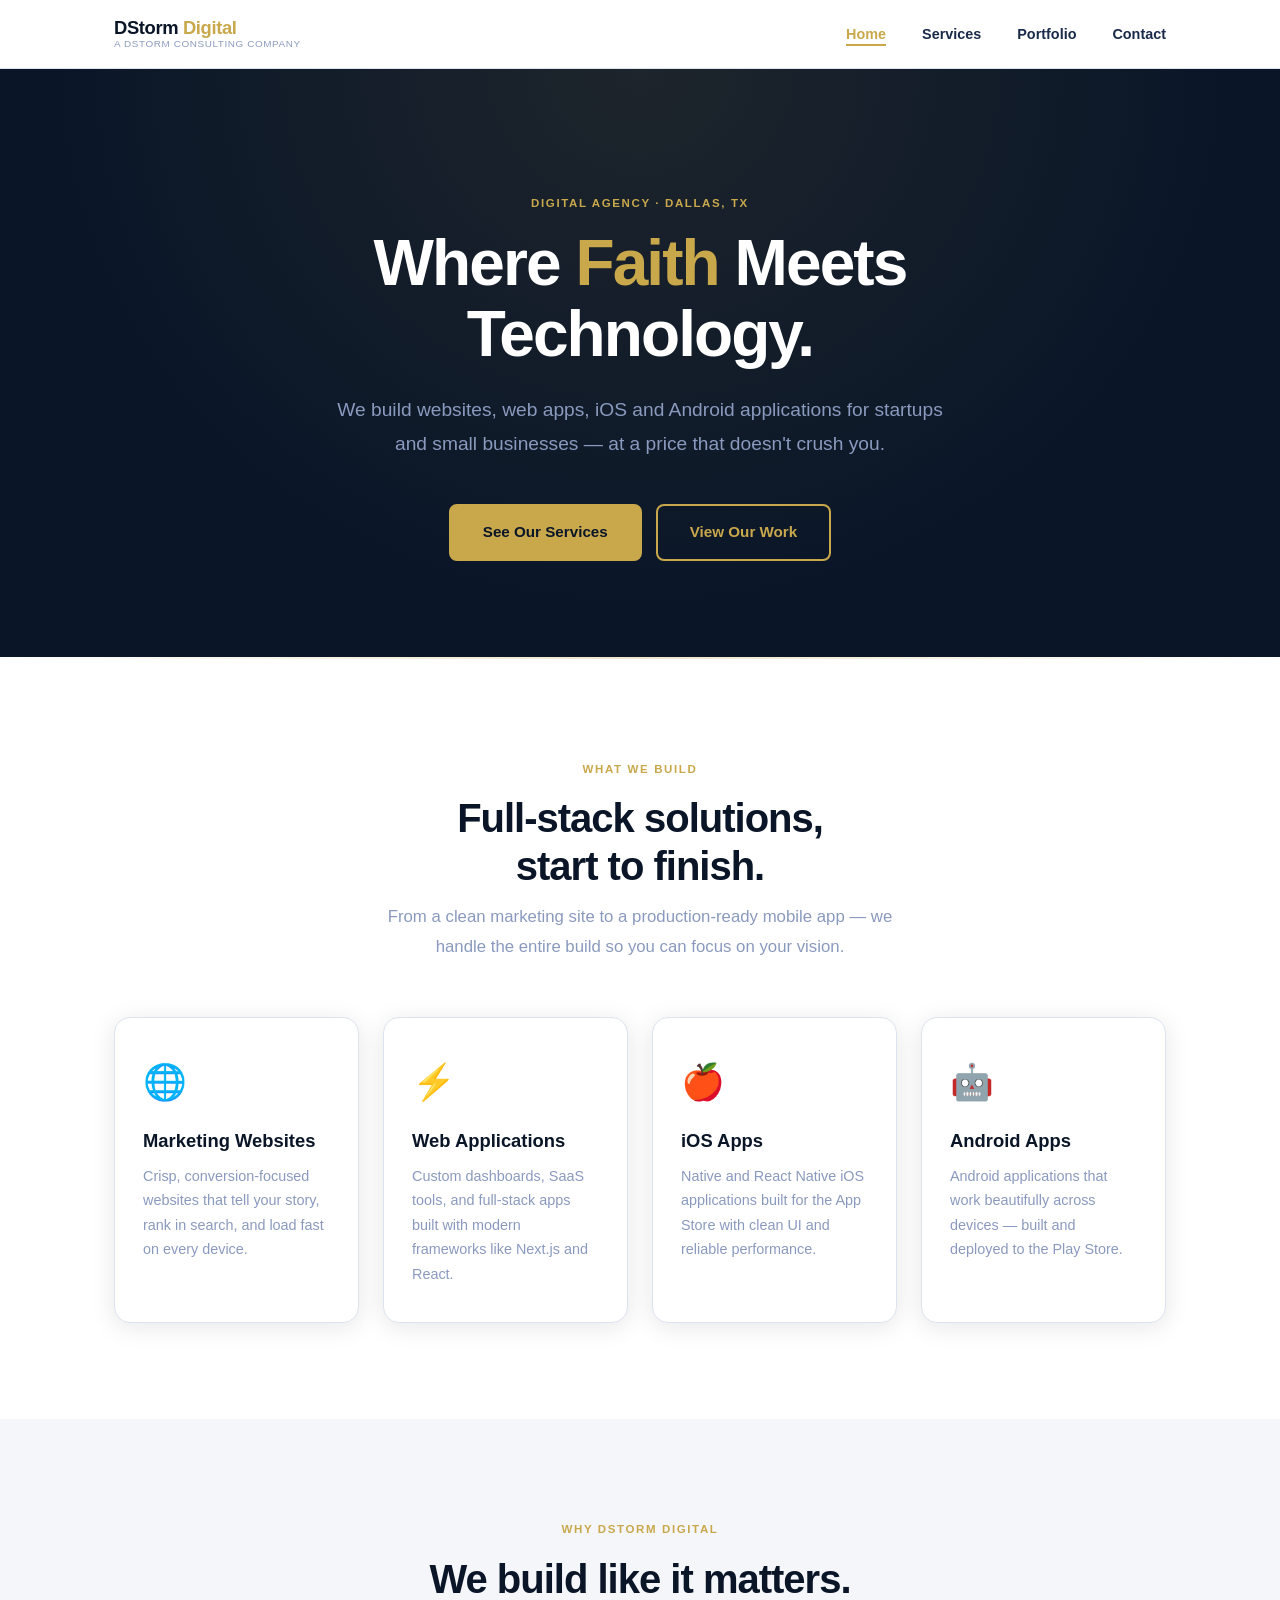
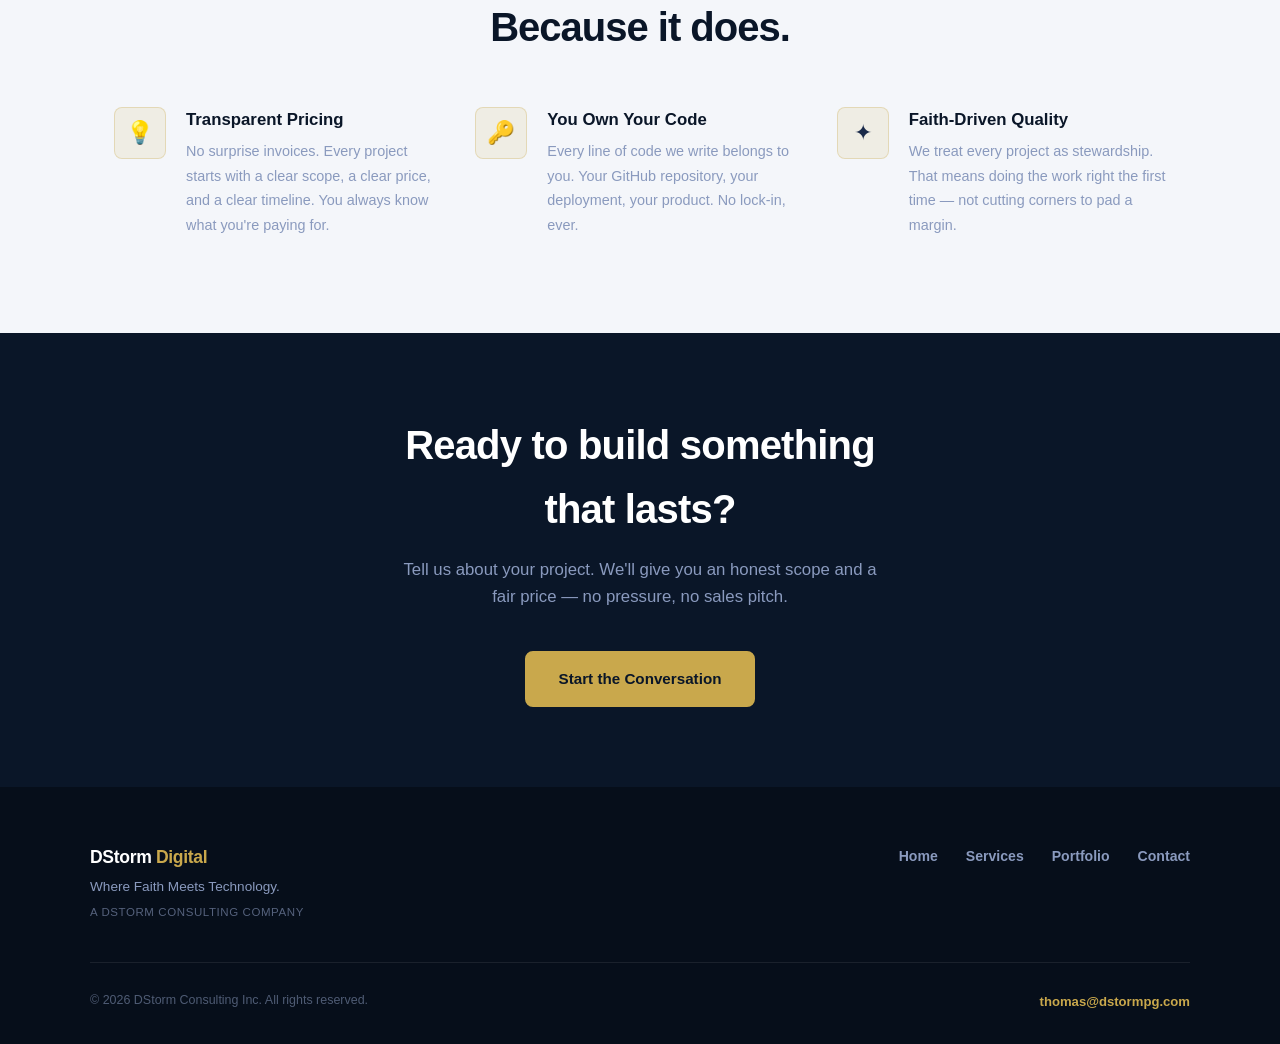
==== index.html @ e215cc24 "feat: initial DStorm Digital website" ====
<!DOCTYPE html>
<html lang="en">
<head>
  <meta charset="UTF-8" />
  <meta name="viewport" content="width=device-width, initial-scale=1.0" />
  <title>DStorm Digital — Where Faith Meets Technology.</title>
  <meta name="description" content="DStorm Digital builds websites, web apps, iOS and Android applications for startups and small businesses — at a price that doesn't crush you." />
  <link rel="stylesheet" href="styles.css" />
</head>
<body>

<!-- ── Navigation ─────────────────────────────────────────────────────────── -->
<nav id="site-nav">
  <div class="nav-inner">
    <a href="index.html" class="nav-logo">
      <span class="nav-logo-main">DStorm <span>Digital</span></span>
      <span class="nav-logo-sub">A DStorm Consulting Company</span>
    </a>
    <ul class="nav-links">
      <li><a href="index.html" class="active">Home</a></li>
      <li><a href="services.html">Services</a></li>
      <li><a href="portfolio.html">Portfolio</a></li>
      <li><a href="contact.html">Contact</a></li>
    </ul>
    <button class="nav-hamburger" id="hamburger" aria-label="Open menu">
      <span></span><span></span><span></span>
    </button>
  </div>
  <div class="nav-mobile" id="nav-mobile">
    <a href="index.html" class="active">Home</a>
    <a href="services.html">Services</a>
    <a href="portfolio.html">Portfolio</a>
    <a href="contact.html">Contact</a>
  </div>
</nav>

<!-- ── Hero ───────────────────────────────────────────────────────────────── -->
<section class="hero">
  <div class="hero-inner">
    <span class="eyebrow">Digital Agency · Dallas, TX</span>
    <h1>Where <em>Faith</em> Meets<br>Technology.</h1>
    <p>We build websites, web apps, iOS and Android applications for startups and small businesses — at a price that doesn't crush you.</p>
    <div class="hero-ctas">
      <a href="services.html" class="btn btn-primary">See Our Services</a>
      <a href="portfolio.html" class="btn btn-outline">View Our Work</a>
    </div>
  </div>
</section>

<hr class="gold" />

<!-- ── What We Build ──────────────────────────────────────────────────────── -->
<section style="background: var(--white);">
  <div class="container">
    <div class="section-header">
      <span class="eyebrow">What We Build</span>
      <h2>Full-stack solutions,<br>start to finish.</h2>
      <p>From a clean marketing site to a production-ready mobile app — we handle the entire build so you can focus on your vision.</p>
    </div>
    <div class="cards-grid">
      <div class="card">
        <div class="card-icon">🌐</div>
        <h3>Marketing Websites</h3>
        <p>Crisp, conversion-focused websites that tell your story, rank in search, and load fast on every device.</p>
      </div>
      <div class="card">
        <div class="card-icon">⚡</div>
        <h3>Web Applications</h3>
        <p>Custom dashboards, SaaS tools, and full-stack apps built with modern frameworks like Next.js and React.</p>
      </div>
      <div class="card">
        <div class="card-icon">🍎</div>
        <h3>iOS Apps</h3>
        <p>Native and React Native iOS applications built for the App Store with clean UI and reliable performance.</p>
      </div>
      <div class="card">
        <div class="card-icon">🤖</div>
        <h3>Android Apps</h3>
        <p>Android applications that work beautifully across devices — built and deployed to the Play Store.</p>
      </div>
    </div>
  </div>
</section>

<!-- ── Why DStorm ──────────────────────────────────────────────────────────── -->
<section class="pillars">
  <div class="container">
    <div class="section-header">
      <span class="eyebrow">Why DStorm Digital</span>
      <h2>We build like it matters.<br>Because it does.</h2>
    </div>
    <div class="pillars-grid">
      <div class="pillar">
        <div class="pillar-icon">💡</div>
        <div>
          <h3>Transparent Pricing</h3>
          <p>No surprise invoices. Every project starts with a clear scope, a clear price, and a clear timeline. You always know what you're paying for.</p>
        </div>
      </div>
      <div class="pillar">
        <div class="pillar-icon">🔑</div>
        <div>
          <h3>You Own Your Code</h3>
          <p>Every line of code we write belongs to you. Your GitHub repository, your deployment, your product. No lock-in, ever.</p>
        </div>
      </div>
      <div class="pillar">
        <div class="pillar-icon">✦</div>
        <div>
          <h3>Faith-Driven Quality</h3>
          <p>We treat every project as stewardship. That means doing the work right the first time — not cutting corners to pad a margin.</p>
        </div>
      </div>
    </div>
  </div>
</section>

<!-- ── CTA Banner ─────────────────────────────────────────────────────────── -->
<section class="cta-banner">
  <div class="container">
    <h2>Ready to build something<br>that lasts?</h2>
    <p>Tell us about your project. We'll give you an honest scope and a fair price — no pressure, no sales pitch.</p>
    <a href="contact.html" class="btn btn-primary">Start the Conversation</a>
  </div>
</section>

<!-- ── Footer ─────────────────────────────────────────────────────────────── -->
<footer id="site-footer">
  <div class="footer-inner">
    <div class="footer-top">
      <div class="footer-brand">
        <div class="footer-brand-name">DStorm <span>Digital</span></div>
        <div class="footer-tagline">Where Faith Meets Technology.</div>
        <div class="footer-subbrand">A DStorm Consulting Company</div>
      </div>
      <ul class="footer-links">
        <li><a href="index.html">Home</a></li>
        <li><a href="services.html">Services</a></li>
        <li><a href="portfolio.html">Portfolio</a></li>
        <li><a href="contact.html">Contact</a></li>
      </ul>
    </div>
    <div class="footer-bottom">
      <span class="footer-copy">&copy; 2026 DStorm Consulting Inc. All rights reserved.</span>
      <a href="mailto:thomas@dstormpg.com" class="footer-email">thomas@dstormpg.com</a>
    </div>
  </div>
</footer>

<script>
  const hamburger = document.getElementById('hamburger');
  const navMobile = document.getElementById('nav-mobile');
  hamburger.addEventListener('click', () => {
    navMobile.classList.toggle('open');
  });
</script>
</body>
</html>
---- styles.css ----
/* ── Variables ─────────────────────────────────────────────────────────────── */
:root {
  --navy:      #0A1628;
  --navy-dark: #060E1A;
  --navy-mid:  #0F1F3C;
  --gold:      #C9A84C;
  --gold-dim:  #a8883e;
  --white:     #FFFFFF;
  --slate:     #8A9ABE;
  --off-white: #F4F6FA;
  --text:      #1A2A4A;
  --border:    #DDE3EE;

  --font: -apple-system, BlinkMacSystemFont, 'Segoe UI', Roboto, Oxygen, Ubuntu, sans-serif;
  --radius:    8px;
  --radius-lg: 16px;
  --shadow:    0 4px 24px rgba(10,22,40,0.10);
  --shadow-md: 0 8px 40px rgba(10,22,40,0.14);
  --max:       1100px;
  --pad-x:     24px;
}

/* ── Reset ─────────────────────────────────────────────────────────────────── */
*, *::before, *::after { box-sizing: border-box; margin: 0; padding: 0; }
html { scroll-behavior: smooth; }
body { font-family: var(--font); color: var(--text); background: var(--white); line-height: 1.6; }
img { display: block; max-width: 100%; }
a { color: inherit; text-decoration: none; }
button, input, select, textarea { font-family: inherit; }

/* ── Utility ───────────────────────────────────────────────────────────────── */
.container { max-width: var(--max); margin: 0 auto; padding: 0 var(--pad-x); }
.gold      { color: var(--gold); }
.eyebrow   {
  display: inline-block;
  font-size: 0.72rem;
  font-weight: 700;
  letter-spacing: 0.14em;
  text-transform: uppercase;
  color: var(--gold);
  margin-bottom: 16px;
}
section { padding: 96px var(--pad-x); }
section.tight { padding: 64px var(--pad-x); }

/* ── Buttons ───────────────────────────────────────────────────────────────── */
.btn {
  display: inline-flex;
  align-items: center;
  gap: 8px;
  padding: 14px 32px;
  border-radius: var(--radius);
  font-size: 0.95rem;
  font-weight: 700;
  cursor: pointer;
  border: 2px solid transparent;
  transition: all 0.2s ease;
  white-space: nowrap;
}
.btn-primary {
  background: var(--gold);
  color: var(--navy);
  border-color: var(--gold);
}
.btn-primary:hover { background: var(--gold-dim); border-color: var(--gold-dim); }
.btn-outline {
  background: transparent;
  color: var(--gold);
  border-color: var(--gold);
}
.btn-outline:hover { background: var(--gold); color: var(--navy); }
.btn-white {
  background: var(--white);
  color: var(--navy);
  border-color: var(--white);
}
.btn-white:hover { background: var(--off-white); }

/* ── Navigation ────────────────────────────────────────────────────────────── */
#site-nav {
  position: sticky;
  top: 0;
  z-index: 100;
  background: rgba(255,255,255,0.97);
  backdrop-filter: blur(10px);
  border-bottom: 1px solid var(--border);
}
.nav-inner {
  display: flex;
  align-items: center;
  justify-content: space-between;
  max-width: var(--max);
  margin: 0 auto;
  padding: 0 var(--pad-x);
  height: 68px;
}
.nav-logo {
  display: flex;
  flex-direction: column;
  line-height: 1.1;
}
.nav-logo-main {
  font-size: 1.15rem;
  font-weight: 800;
  color: var(--navy);
  letter-spacing: -0.02em;
}
.nav-logo-main span { color: var(--gold); }
.nav-logo-sub {
  font-size: 0.62rem;
  font-weight: 500;
  color: var(--slate);
  letter-spacing: 0.06em;
  text-transform: uppercase;
}
.nav-links {
  display: flex;
  align-items: center;
  gap: 36px;
  list-style: none;
}
.nav-links a {
  font-size: 0.9rem;
  font-weight: 600;
  color: var(--text);
  position: relative;
  padding-bottom: 2px;
  transition: color 0.2s;
}
.nav-links a::after {
  content: '';
  position: absolute;
  left: 0; bottom: -2px;
  width: 0; height: 2px;
  background: var(--gold);
  transition: width 0.2s;
}
.nav-links a:hover,
.nav-links a.active { color: var(--gold); }
.nav-links a:hover::after,
.nav-links a.active::after { width: 100%; }
.nav-hamburger {
  display: none;
  background: none;
  border: none;
  cursor: pointer;
  padding: 4px;
  flex-direction: column;
  gap: 5px;
}
.nav-hamburger span {
  display: block;
  width: 24px; height: 2px;
  background: var(--navy);
  border-radius: 2px;
  transition: all 0.3s;
}
.nav-mobile {
  display: none;
  flex-direction: column;
  gap: 0;
  background: var(--white);
  border-top: 1px solid var(--border);
  padding: 8px 0 16px;
}
.nav-mobile.open { display: flex; }
.nav-mobile a {
  padding: 12px var(--pad-x);
  font-size: 1rem;
  font-weight: 600;
  color: var(--text);
  transition: color 0.2s;
}
.nav-mobile a:hover,
.nav-mobile a.active { color: var(--gold); }

/* ── Hero ──────────────────────────────────────────────────────────────────── */
.hero {
  background: var(--navy);
  padding: 120px var(--pad-x) 96px;
  text-align: center;
  position: relative;
  overflow: hidden;
}
.hero::before {
  content: '';
  position: absolute;
  inset: 0;
  background: radial-gradient(ellipse at 50% 0%, rgba(201,168,76,0.10) 0%, transparent 65%);
  pointer-events: none;
}
.hero-inner { position: relative; z-index: 1; max-width: 820px; margin: 0 auto; }
.hero h1 {
  font-size: clamp(2.4rem, 6vw, 4rem);
  font-weight: 800;
  color: var(--white);
  line-height: 1.1;
  letter-spacing: -0.03em;
  margin-bottom: 24px;
}
.hero h1 em { color: var(--gold); font-style: normal; }
.hero p {
  font-size: clamp(1rem, 2.5vw, 1.2rem);
  color: var(--slate);
  line-height: 1.75;
  margin-bottom: 44px;
  max-width: 620px;
  margin-left: auto;
  margin-right: auto;
}
.hero-ctas { display: flex; gap: 14px; justify-content: center; flex-wrap: wrap; }

/* ── Page Hero (inner pages) ───────────────────────────────────────────────── */
.page-hero {
  background: var(--navy);
  padding: 80px var(--pad-x) 72px;
  text-align: center;
}
.page-hero h1 {
  font-size: clamp(2rem, 5vw, 3rem);
  font-weight: 800;
  color: var(--white);
  letter-spacing: -0.025em;
  margin-bottom: 12px;
}
.page-hero p {
  font-size: 1.05rem;
  color: var(--slate);
  max-width: 560px;
  margin: 0 auto;
  line-height: 1.75;
}

/* ── Section headings ──────────────────────────────────────────────────────── */
.section-header { text-align: center; margin-bottom: 56px; }
.section-header h2 {
  font-size: clamp(1.75rem, 4vw, 2.5rem);
  font-weight: 800;
  color: var(--navy);
  letter-spacing: -0.025em;
  line-height: 1.2;
}
.section-header p {
  color: var(--slate);
  font-size: 1.05rem;
  line-height: 1.75;
  max-width: 540px;
  margin: 12px auto 0;
}

/* ── Cards grid ────────────────────────────────────────────────────────────── */
.cards-grid {
  display: grid;
  grid-template-columns: repeat(auto-fit, minmax(240px, 1fr));
  gap: 24px;
}
.card {
  background: var(--white);
  border: 1px solid var(--border);
  border-radius: var(--radius-lg);
  padding: 36px 28px;
  box-shadow: var(--shadow);
  transition: transform 0.2s, box-shadow 0.2s, border-color 0.2s;
}
.card:hover {
  transform: translateY(-4px);
  box-shadow: var(--shadow-md);
  border-color: var(--gold);
}
.card-icon {
  font-size: 2.2rem;
  margin-bottom: 16px;
}
.card h3 {
  font-size: 1.15rem;
  font-weight: 700;
  color: var(--navy);
  margin-bottom: 8px;
}
.card p {
  font-size: 0.9rem;
  color: var(--slate);
  line-height: 1.7;
}

/* ── Pillars / Why section ─────────────────────────────────────────────────── */
.pillars { background: var(--off-white); }
.pillars-grid {
  display: grid;
  grid-template-columns: repeat(auto-fit, minmax(280px, 1fr));
  gap: 32px;
}
.pillar {
  display: flex;
  gap: 20px;
  align-items: flex-start;
}
.pillar-icon {
  flex-shrink: 0;
  width: 52px; height: 52px;
  background: rgba(201,168,76,0.12);
  border: 1px solid rgba(201,168,76,0.3);
  border-radius: var(--radius);
  display: flex;
  align-items: center;
  justify-content: center;
  font-size: 1.4rem;
}
.pillar h3 {
  font-size: 1.05rem;
  font-weight: 700;
  color: var(--navy);
  margin-bottom: 6px;
}
.pillar p {
  font-size: 0.9rem;
  color: var(--slate);
  line-height: 1.7;
}

/* ── CTA Banner ────────────────────────────────────────────────────────────── */
.cta-banner {
  background: var(--navy);
  padding: 80px var(--pad-x);
  text-align: center;
}
.cta-banner h2 {
  font-size: clamp(1.75rem, 4vw, 2.5rem);
  font-weight: 800;
  color: var(--white);
  letter-spacing: -0.02em;
  margin-bottom: 16px;
}
.cta-banner p {
  color: var(--slate);
  font-size: 1.05rem;
  margin-bottom: 40px;
  max-width: 480px;
  margin-left: auto;
  margin-right: auto;
}

/* ── Services page ─────────────────────────────────────────────────────────── */
.pricing-grid {
  display: grid;
  grid-template-columns: repeat(auto-fit, minmax(240px, 1fr));
  gap: 24px;
  margin-bottom: 80px;
}
.pricing-card {
  background: var(--white);
  border: 1px solid var(--border);
  border-radius: var(--radius-lg);
  padding: 36px 28px;
  box-shadow: var(--shadow);
  position: relative;
}
.pricing-card.featured {
  border-color: var(--gold);
  box-shadow: 0 0 0 3px rgba(201,168,76,0.15), var(--shadow-md);
}
.pricing-card.featured::before {
  content: 'Most Popular';
  position: absolute;
  top: -12px; left: 50%;
  transform: translateX(-50%);
  background: var(--gold);
  color: var(--navy);
  font-size: 0.72rem;
  font-weight: 700;
  letter-spacing: 0.08em;
  text-transform: uppercase;
  padding: 4px 14px;
  border-radius: 99px;
}
.pricing-model {
  font-size: 0.72rem;
  font-weight: 700;
  letter-spacing: 0.12em;
  text-transform: uppercase;
  color: var(--gold);
  margin-bottom: 10px;
}
.pricing-card h3 {
  font-size: 1.2rem;
  font-weight: 800;
  color: var(--navy);
  margin-bottom: 8px;
}
.pricing-amount {
  font-size: 2.2rem;
  font-weight: 800;
  color: var(--navy);
  letter-spacing: -0.03em;
  line-height: 1;
  margin-bottom: 4px;
}
.pricing-amount span {
  font-size: 1rem;
  font-weight: 500;
  color: var(--slate);
  letter-spacing: 0;
}
.pricing-note {
  font-size: 0.82rem;
  color: var(--slate);
  margin-bottom: 20px;
}
.pricing-card ul {
  list-style: none;
  display: flex;
  flex-direction: column;
  gap: 8px;
}
.pricing-card ul li {
  font-size: 0.88rem;
  color: var(--text);
  display: flex;
  gap: 8px;
  align-items: flex-start;
}
.pricing-card ul li::before {
  content: '✓';
  color: var(--gold);
  font-weight: 700;
  flex-shrink: 0;
}

.services-list {
  display: grid;
  grid-template-columns: repeat(auto-fit, minmax(300px, 1fr));
  gap: 24px;
}
.service-item {
  background: var(--off-white);
  border: 1px solid var(--border);
  border-radius: var(--radius-lg);
  padding: 28px;
}
.service-item h3 {
  font-size: 1.05rem;
  font-weight: 700;
  color: var(--navy);
  margin-bottom: 8px;
  display: flex;
  align-items: center;
  gap: 10px;
}
.service-item p {
  font-size: 0.88rem;
  color: var(--slate);
  line-height: 1.7;
}

/* ── Portfolio page ────────────────────────────────────────────────────────── */
.portfolio-featured {
  background: var(--navy);
  border-radius: var(--radius-lg);
  padding: 56px 48px;
  margin-bottom: 48px;
  position: relative;
  overflow: hidden;
}
.portfolio-featured::before {
  content: '';
  position: absolute;
  top: 0; right: 0;
  width: 400px; height: 400px;
  background: radial-gradient(circle, rgba(201,168,76,0.12) 0%, transparent 70%);
  pointer-events: none;
}
.portfolio-badge {
  display: inline-block;
  background: rgba(201,168,76,0.15);
  border: 1px solid rgba(201,168,76,0.4);
  color: var(--gold);
  font-size: 0.72rem;
  font-weight: 700;
  letter-spacing: 0.12em;
  text-transform: uppercase;
  padding: 5px 14px;
  border-radius: 99px;
  margin-bottom: 20px;
}
.portfolio-featured h2 {
  font-size: clamp(1.75rem, 4vw, 2.5rem);
  font-weight: 800;
  color: var(--white);
  letter-spacing: -0.025em;
  margin-bottom: 16px;
}
.portfolio-featured p {
  color: var(--slate);
  font-size: 1rem;
  line-height: 1.75;
  max-width: 600px;
  margin-bottom: 28px;
}
.portfolio-tags {
  display: flex;
  flex-wrap: wrap;
  gap: 8px;
  margin-bottom: 32px;
}
.tag {
  background: rgba(255,255,255,0.08);
  border: 1px solid rgba(255,255,255,0.15);
  color: var(--white);
  font-size: 0.78rem;
  font-weight: 600;
  padding: 5px 14px;
  border-radius: 99px;
}
.portfolio-link {
  display: inline-flex;
  align-items: center;
  gap: 8px;
  color: var(--gold);
  font-weight: 700;
  font-size: 0.95rem;
  border-bottom: 1px solid transparent;
  transition: border-color 0.2s;
}
.portfolio-link:hover { border-color: var(--gold); }

.portfolio-grid {
  display: grid;
  grid-template-columns: repeat(auto-fit, minmax(300px, 1fr));
  gap: 24px;
}
.portfolio-card {
  background: var(--off-white);
  border: 2px dashed var(--border);
  border-radius: var(--radius-lg);
  padding: 48px 32px;
  text-align: center;
  display: flex;
  flex-direction: column;
  align-items: center;
  gap: 12px;
}
.portfolio-card-icon {
  font-size: 2.5rem;
  opacity: 0.4;
}
.portfolio-card h3 {
  font-size: 1.05rem;
  font-weight: 700;
  color: var(--navy);
  opacity: 0.5;
}
.portfolio-card p {
  font-size: 0.85rem;
  color: var(--slate);
}

/* ── Contact page ──────────────────────────────────────────────────────────── */
.contact-layout {
  display: grid;
  grid-template-columns: 1fr 1.6fr;
  gap: 64px;
  align-items: start;
}
.contact-info h2 {
  font-size: 1.75rem;
  font-weight: 800;
  color: var(--navy);
  letter-spacing: -0.02em;
  margin-bottom: 16px;
}
.contact-info p {
  color: var(--slate);
  font-size: 0.95rem;
  line-height: 1.75;
  margin-bottom: 32px;
}
.contact-detail {
  display: flex;
  flex-direction: column;
  gap: 16px;
}
.contact-detail-item {
  display: flex;
  gap: 14px;
  align-items: flex-start;
}
.contact-detail-icon {
  width: 40px; height: 40px;
  background: rgba(201,168,76,0.12);
  border: 1px solid rgba(201,168,76,0.25);
  border-radius: var(--radius);
  display: flex;
  align-items: center;
  justify-content: center;
  font-size: 1.1rem;
  flex-shrink: 0;
}
.contact-detail-item strong {
  display: block;
  font-size: 0.78rem;
  font-weight: 700;
  letter-spacing: 0.08em;
  text-transform: uppercase;
  color: var(--navy);
  margin-bottom: 2px;
}
.contact-detail-item span {
  font-size: 0.9rem;
  color: var(--slate);
}
.contact-form-wrap {
  background: var(--white);
  border: 1px solid var(--border);
  border-radius: var(--radius-lg);
  padding: 40px;
  box-shadow: var(--shadow);
}
.form-group { margin-bottom: 20px; }
.form-group label {
  display: block;
  font-size: 0.82rem;
  font-weight: 700;
  color: var(--navy);
  margin-bottom: 6px;
  letter-spacing: 0.04em;
  text-transform: uppercase;
}
.form-group input,
.form-group select,
.form-group textarea {
  width: 100%;
  padding: 12px 14px;
  border: 1px solid var(--border);
  border-radius: var(--radius);
  font-size: 0.95rem;
  color: var(--text);
  background: var(--off-white);
  transition: border-color 0.2s, box-shadow 0.2s;
  outline: none;
}
.form-group input:focus,
.form-group select:focus,
.form-group textarea:focus {
  border-color: var(--gold);
  box-shadow: 0 0 0 3px rgba(201,168,76,0.12);
  background: var(--white);
}
.form-group textarea { resize: vertical; min-height: 130px; }
.form-note {
  font-size: 0.78rem;
  color: var(--slate);
  margin-top: 12px;
  line-height: 1.6;
}
.form-success {
  display: none;
  text-align: center;
  padding: 40px 20px;
}
.form-success.visible { display: block; }
.form-success-icon { font-size: 3rem; margin-bottom: 16px; }
.form-success h3 { font-size: 1.3rem; font-weight: 700; color: var(--navy); margin-bottom: 8px; }
.form-success p { color: var(--slate); font-size: 0.95rem; }

/* ── Footer ────────────────────────────────────────────────────────────────── */
#site-footer {
  background: var(--navy-dark);
  padding: 56px var(--pad-x) 32px;
}
.footer-inner {
  max-width: var(--max);
  margin: 0 auto;
}
.footer-top {
  display: flex;
  justify-content: space-between;
  align-items: flex-start;
  gap: 40px;
  flex-wrap: wrap;
  padding-bottom: 40px;
  border-bottom: 1px solid rgba(255,255,255,0.08);
  margin-bottom: 28px;
}
.footer-brand {}
.footer-brand-name {
  font-size: 1.1rem;
  font-weight: 800;
  color: var(--white);
  letter-spacing: -0.02em;
  margin-bottom: 4px;
}
.footer-brand-name span { color: var(--gold); }
.footer-tagline {
  font-size: 0.85rem;
  color: var(--slate);
  margin-bottom: 6px;
}
.footer-subbrand {
  font-size: 0.72rem;
  color: rgba(138,154,190,0.6);
  letter-spacing: 0.05em;
  text-transform: uppercase;
}
.footer-links {
  display: flex;
  gap: 28px;
  list-style: none;
}
.footer-links a {
  font-size: 0.88rem;
  color: var(--slate);
  font-weight: 600;
  transition: color 0.2s;
}
.footer-links a:hover { color: var(--gold); }
.footer-bottom {
  display: flex;
  justify-content: space-between;
  align-items: center;
  flex-wrap: wrap;
  gap: 8px;
}
.footer-copy {
  font-size: 0.78rem;
  color: rgba(138,154,190,0.55);
}
.footer-email {
  font-size: 0.82rem;
  color: var(--gold);
  font-weight: 600;
  transition: opacity 0.2s;
}
.footer-email:hover { opacity: 0.8; }

/* ── Divider ───────────────────────────────────────────────────────────────── */
hr.gold {
  border: none;
  height: 2px;
  background: linear-gradient(to right, transparent, var(--gold), transparent);
  opacity: 0.3;
  margin: 0;
}

/* ── Responsive ────────────────────────────────────────────────────────────── */
@media (max-width: 768px) {
  section { padding: 64px var(--pad-x); }
  .nav-links { display: none; }
  .nav-hamburger { display: flex; }

  .hero { padding: 80px var(--pad-x) 72px; }
  .hero-ctas { flex-direction: column; align-items: center; }

  .contact-layout {
    grid-template-columns: 1fr;
    gap: 40px;
  }
  .portfolio-featured { padding: 36px 24px; }

  .footer-top { flex-direction: column; gap: 28px; }
  .footer-links { flex-wrap: wrap; gap: 16px; }
  .footer-bottom { flex-direction: column; align-items: flex-start; gap: 6px; }
}
@media (max-width: 480px) {
  .cards-grid, .pillars-grid, .pricing-grid, .services-list, .portfolio-grid {
    grid-template-columns: 1fr;
  }
  .contact-form-wrap { padding: 28px 20px; }
}
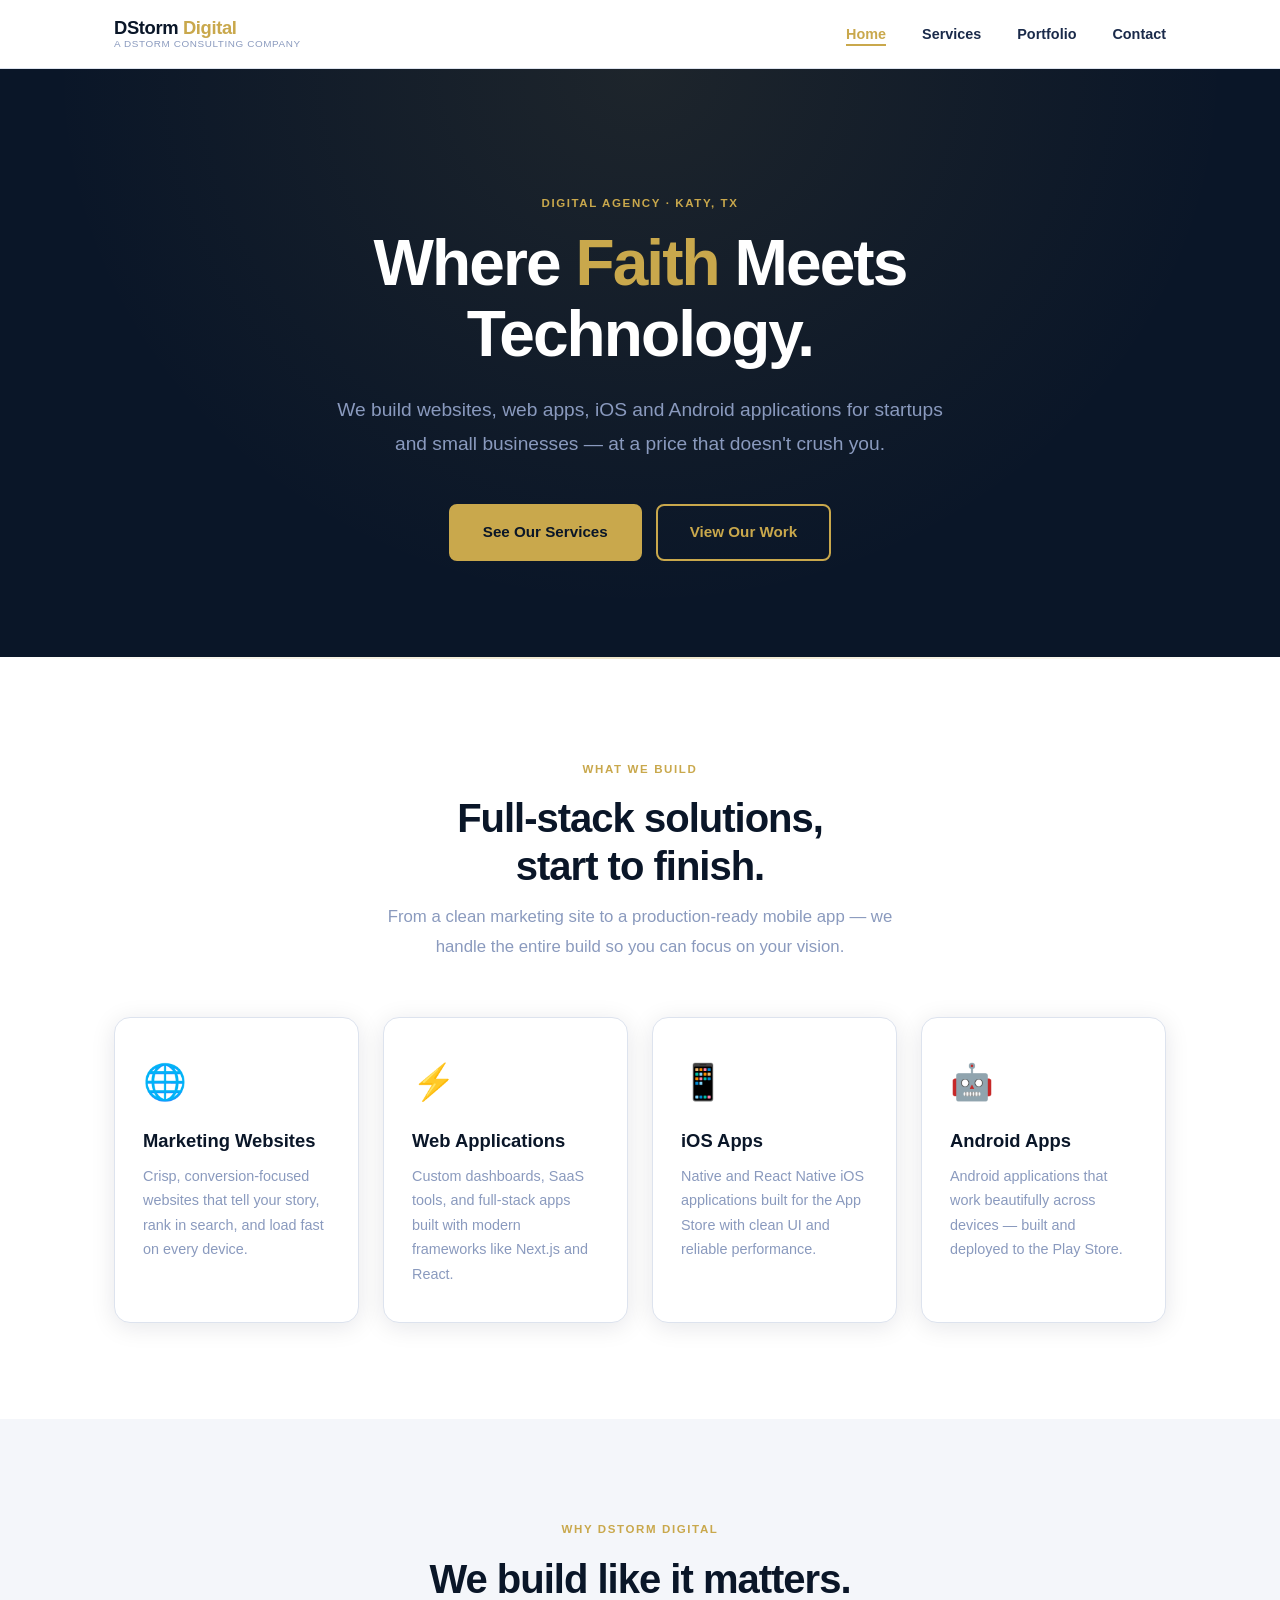
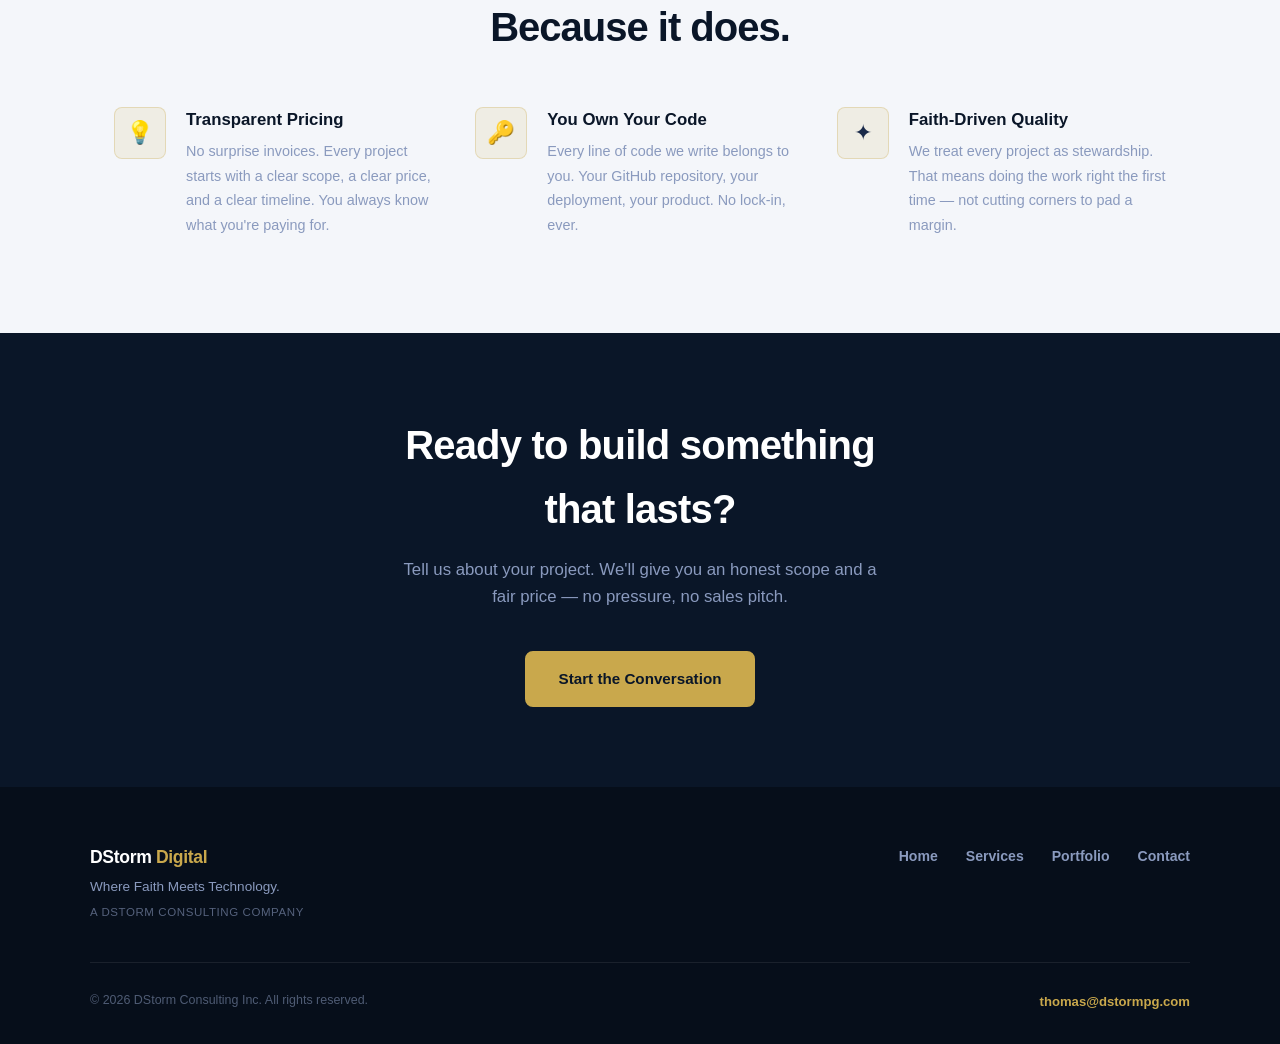
==== commit d8c25560: "fix: update location to Katy TX, replace iOS emoji icon" ====
--- a/index.html
+++ b/index.html
@@ -37,7 +37,7 @@
 <!-- ── Hero ───────────────────────────────────────────────────────────────── -->
 <section class="hero">
   <div class="hero-inner">
-    <span class="eyebrow">Digital Agency · Dallas, TX</span>
+    <span class="eyebrow">Digital Agency · Katy, TX</span>
     <h1>Where <em>Faith</em> Meets<br>Technology.</h1>
     <p>We build websites, web apps, iOS and Android applications for startups and small businesses — at a price that doesn't crush you.</p>
     <div class="hero-ctas">
@@ -69,7 +69,7 @@
         <p>Custom dashboards, SaaS tools, and full-stack apps built with modern frameworks like Next.js and React.</p>
       </div>
       <div class="card">
-        <div class="card-icon">🍎</div>
+        <div class="card-icon">📱</div>
         <h3>iOS Apps</h3>
         <p>Native and React Native iOS applications built for the App Store with clean UI and reliable performance.</p>
       </div>
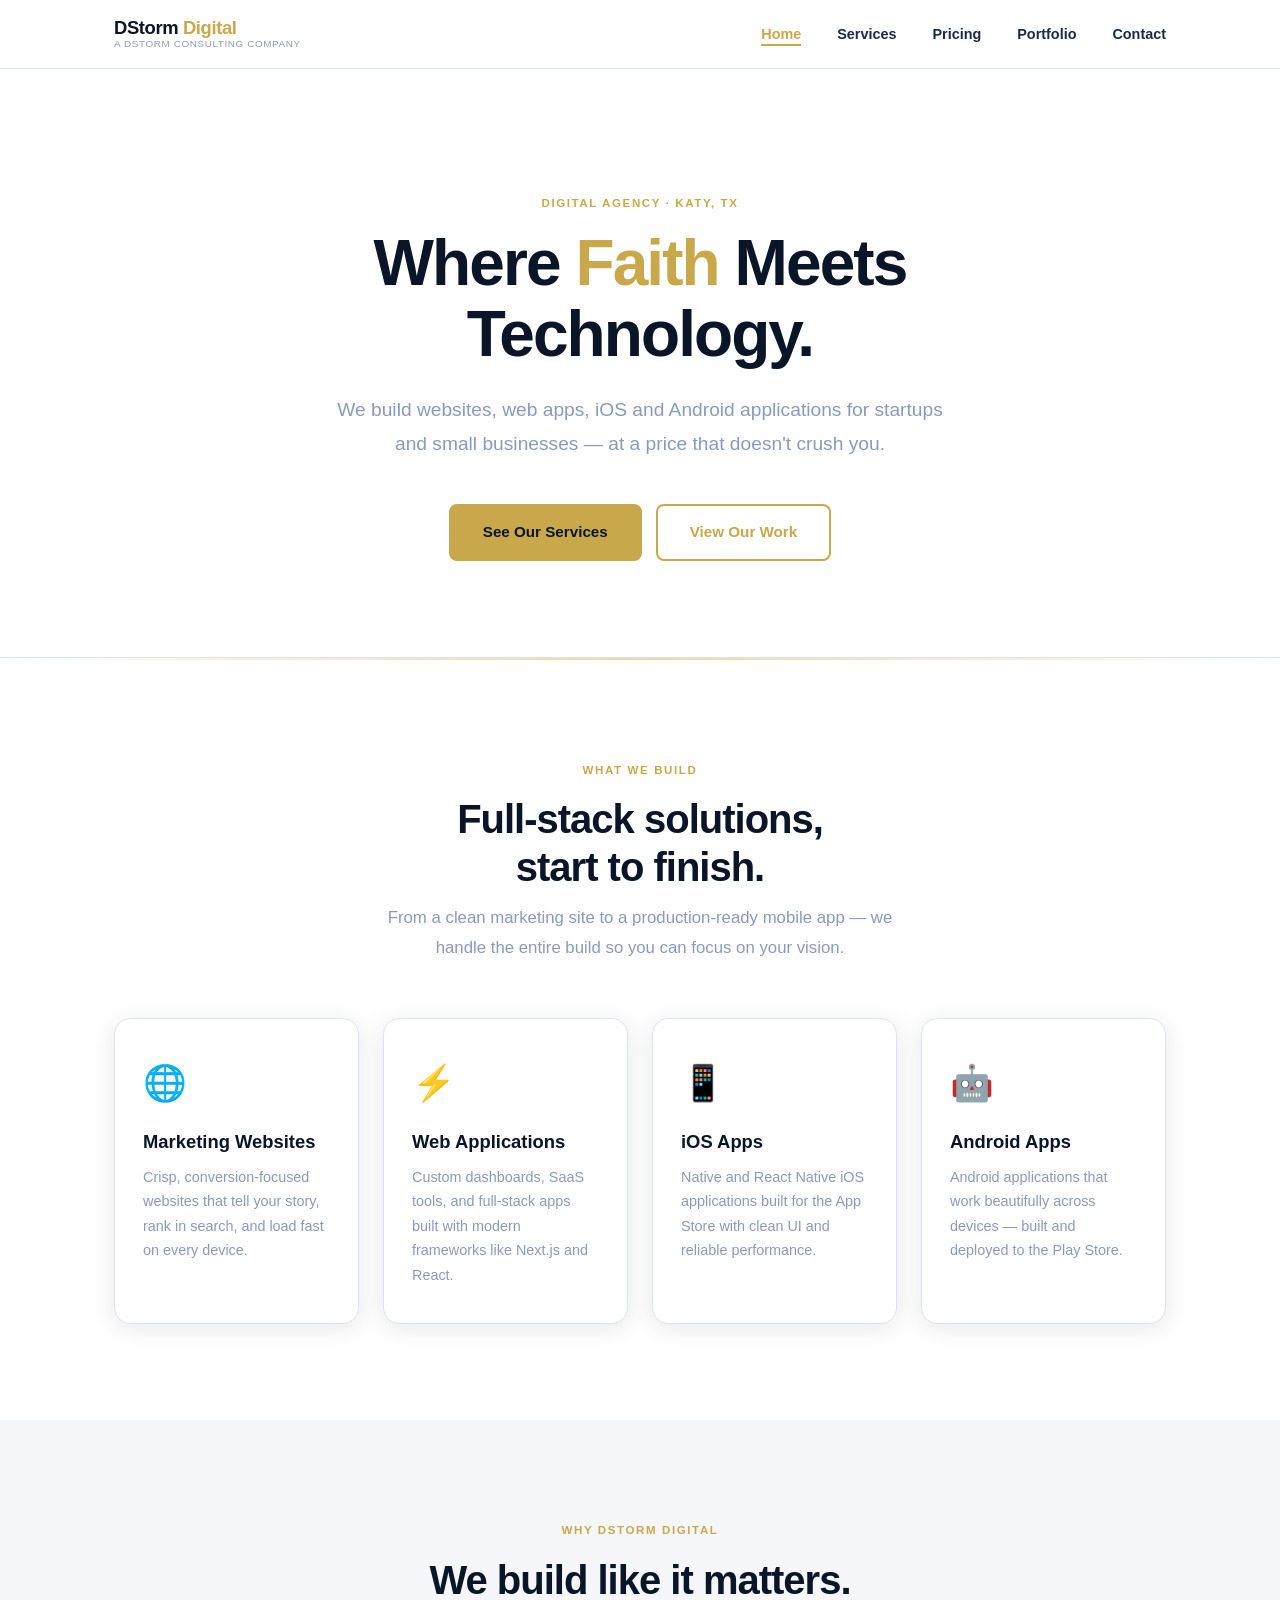
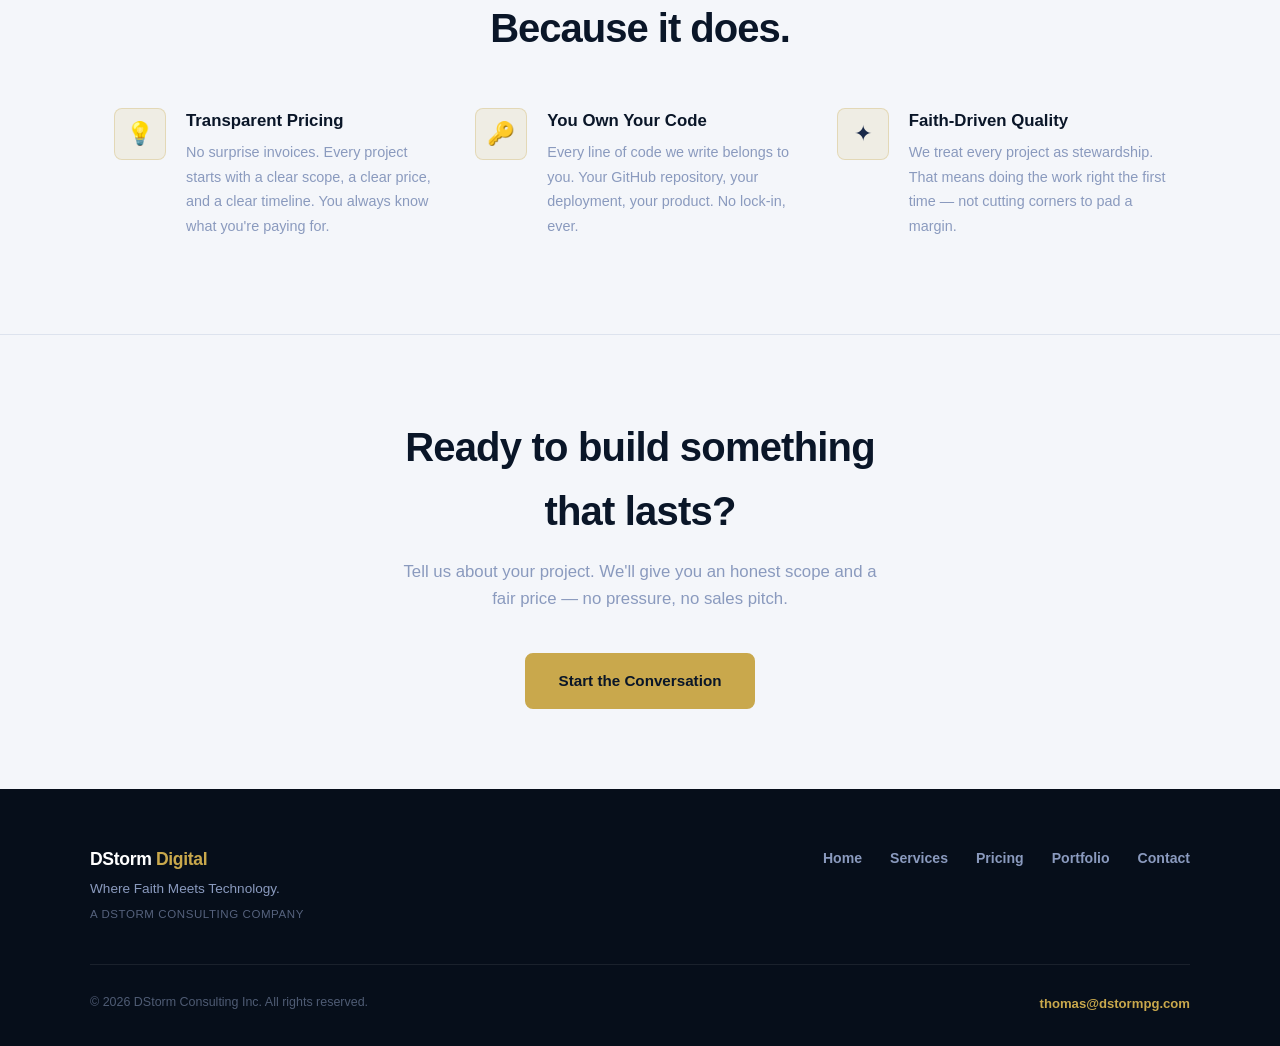
==== commit 2101c4f1: "feat: light-dominant redesign, pricing page, Covenant CRM as featured project - Visual rebalance: he" ====
--- a/index.html
+++ b/index.html
@@ -19,6 +19,7 @@
     <ul class="nav-links">
       <li><a href="index.html" class="active">Home</a></li>
       <li><a href="services.html">Services</a></li>
+      <li><a href="pricing.html">Pricing</a></li>
       <li><a href="portfolio.html">Portfolio</a></li>
       <li><a href="contact.html">Contact</a></li>
     </ul>
@@ -29,6 +30,7 @@
   <div class="nav-mobile" id="nav-mobile">
     <a href="index.html" class="active">Home</a>
     <a href="services.html">Services</a>
+    <a href="pricing.html">Pricing</a>
     <a href="portfolio.html">Portfolio</a>
     <a href="contact.html">Contact</a>
   </div>
@@ -136,6 +138,7 @@
       <ul class="footer-links">
         <li><a href="index.html">Home</a></li>
         <li><a href="services.html">Services</a></li>
+        <li><a href="pricing.html">Pricing</a></li>
         <li><a href="portfolio.html">Portfolio</a></li>
         <li><a href="contact.html">Contact</a></li>
       </ul>
--- a/styles.css
+++ b/styles.css
@@ -176,24 +176,18 @@
 
 /* ── Hero ──────────────────────────────────────────────────────────────────── */
 .hero {
-  background: var(--navy);
+  background: var(--white);
   padding: 120px var(--pad-x) 96px;
   text-align: center;
   position: relative;
   overflow: hidden;
-}
-.hero::before {
-  content: '';
-  position: absolute;
-  inset: 0;
-  background: radial-gradient(ellipse at 50% 0%, rgba(201,168,76,0.10) 0%, transparent 65%);
-  pointer-events: none;
+  border-bottom: 1px solid var(--border);
 }
 .hero-inner { position: relative; z-index: 1; max-width: 820px; margin: 0 auto; }
 .hero h1 {
   font-size: clamp(2.4rem, 6vw, 4rem);
   font-weight: 800;
-  color: var(--white);
+  color: var(--navy);
   line-height: 1.1;
   letter-spacing: -0.03em;
   margin-bottom: 24px;
@@ -212,14 +206,15 @@
 
 /* ── Page Hero (inner pages) ───────────────────────────────────────────────── */
 .page-hero {
-  background: var(--navy);
+  background: var(--white);
   padding: 80px var(--pad-x) 72px;
   text-align: center;
+  border-bottom: 1px solid var(--border);
 }
 .page-hero h1 {
   font-size: clamp(2rem, 5vw, 3rem);
   font-weight: 800;
-  color: var(--white);
+  color: var(--navy);
   letter-spacing: -0.025em;
   margin-bottom: 12px;
 }
@@ -320,14 +315,15 @@
 
 /* ── CTA Banner ────────────────────────────────────────────────────────────── */
 .cta-banner {
-  background: var(--navy);
+  background: var(--off-white);
+  border-top: 1px solid var(--border);
   padding: 80px var(--pad-x);
   text-align: center;
 }
 .cta-banner h2 {
   font-size: clamp(1.75rem, 4vw, 2.5rem);
   font-weight: 800;
-  color: var(--white);
+  color: var(--navy);
   letter-spacing: -0.02em;
   margin-bottom: 16px;
 }
@@ -426,6 +422,17 @@
   flex-shrink: 0;
 }
 
+.pricing-card-cta {
+  display: inline-block;
+  margin-top: 20px;
+  font-size: 0.85rem;
+  font-weight: 500;
+  color: var(--gold);
+  border-bottom: 1px solid transparent;
+  transition: border-color 0.2s;
+}
+.pricing-card-cta:hover { border-color: var(--gold); }
+
 .services-list {
   display: grid;
   grid-template-columns: repeat(auto-fit, minmax(300px, 1fr));
@@ -450,6 +457,67 @@
   font-size: 0.88rem;
   color: var(--slate);
   line-height: 1.7;
+}
+
+/* ── Covenant CRM pricing block ────────────────────────────────────────────── */
+.covenant-crm-block {
+  display: grid;
+  grid-template-columns: 1fr 1fr;
+  gap: 64px;
+  align-items: start;
+}
+.covenant-crm-content h2 {
+  font-size: clamp(1.75rem, 4vw, 2.4rem);
+  font-weight: 800;
+  color: var(--navy);
+  letter-spacing: -0.025em;
+  line-height: 1.15;
+  margin-bottom: 20px;
+}
+.covenant-crm-content p {
+  color: var(--slate);
+  font-size: 1rem;
+  line-height: 1.75;
+  margin-bottom: 16px;
+}
+.covenant-crm-note {
+  font-size: 0.85rem !important;
+  font-style: italic;
+  margin-bottom: 32px !important;
+}
+.covenant-crm-features {
+  display: flex;
+  flex-direction: column;
+  gap: 24px;
+  padding-top: 8px;
+}
+.crm-feature-item {
+  display: flex;
+  gap: 16px;
+  align-items: flex-start;
+}
+.crm-feature-icon {
+  flex-shrink: 0;
+  width: 44px; height: 44px;
+  background: rgba(201,168,76,0.10);
+  border: 1px solid rgba(201,168,76,0.25);
+  border-radius: var(--radius);
+  display: flex;
+  align-items: center;
+  justify-content: center;
+  font-size: 1.2rem;
+}
+.crm-feature-item strong {
+  display: block;
+  font-size: 0.9rem;
+  font-weight: 700;
+  color: var(--navy);
+  margin-bottom: 3px;
+}
+.crm-feature-item span {
+  font-size: 0.85rem;
+  color: var(--slate);
+  line-height: 1.6;
 }
 
 /* ── Portfolio page ────────────────────────────────────────────────────────── */
@@ -522,6 +590,53 @@
   transition: border-color 0.2s;
 }
 .portfolio-link:hover { border-color: var(--gold); }
+
+/* ── Portfolio featured — light variant (Covenant CRM) ─────────────────── */
+.portfolio-featured-light {
+  background: var(--white);
+  border: 2px solid rgba(201,168,76,0.45);
+  border-radius: var(--radius-lg);
+  padding: 3rem 2.5rem;
+  margin-bottom: 48px;
+  box-shadow: var(--shadow-md);
+}
+.portfolio-featured-light .portfolio-badge {
+  background: rgba(201,168,76,0.12);
+  border-color: rgba(201,168,76,0.35);
+  color: var(--gold);
+}
+.portfolio-featured-light h2 {
+  font-size: clamp(1.75rem, 4vw, 2.5rem);
+  font-weight: 800;
+  color: var(--navy);
+  letter-spacing: -0.025em;
+  margin-bottom: 16px;
+}
+.portfolio-featured-tagline {
+  color: var(--slate);
+  font-weight: 400;
+}
+.portfolio-featured-light p {
+  color: var(--slate);
+  font-size: 1rem;
+  line-height: 1.75;
+  max-width: 620px;
+  margin-bottom: 20px;
+}
+.portfolio-featured-light .portfolio-tags { margin-bottom: 28px; }
+.portfolio-featured-light .portfolio-tags .tag {
+  background: var(--off-white);
+  border-color: var(--border);
+  color: var(--text);
+  font-size: 0.75rem;
+  font-weight: 500;
+}
+.portfolio-featured-light .portfolio-link {
+  color: var(--gold);
+  font-size: 0.95rem;
+  font-weight: 700;
+}
+.portfolio-featured-light .portfolio-link:hover { border-color: var(--gold); }
 
 .portfolio-grid {
   display: grid;
@@ -732,12 +847,86 @@
 }
 .footer-email:hover { opacity: 0.8; }
 
+/* ── Project Cards (portfolio grid) ───────────────────────────────────────── */
+.proj-card {
+  background: var(--white);
+  border: 1px solid var(--border);
+  border-radius: var(--radius-lg);
+  padding: 28px;
+  box-shadow: var(--shadow);
+  display: flex;
+  flex-direction: column;
+  transition: transform 0.2s, box-shadow 0.2s, border-color 0.2s;
+}
+.proj-card:hover {
+  transform: translateY(-3px);
+  box-shadow: var(--shadow-md);
+  border-color: var(--gold);
+}
+.proj-card.featured-card {
+  border-color: var(--gold);
+  box-shadow: 0 0 0 2px rgba(201,168,76,0.12), var(--shadow);
+}
+.proj-card-badge {
+  display: inline-block;
+  background: rgba(201,168,76,0.12);
+  border: 1px solid rgba(201,168,76,0.35);
+  color: var(--gold);
+  font-size: 0.68rem;
+  font-weight: 700;
+  letter-spacing: 0.1em;
+  text-transform: uppercase;
+  padding: 3px 10px;
+  border-radius: 99px;
+  margin-bottom: 12px;
+}
+.proj-card h3 {
+  font-size: 1.1rem;
+  font-weight: 800;
+  color: var(--navy);
+  margin-bottom: 8px;
+}
+.proj-card p {
+  font-size: 0.88rem;
+  color: var(--slate);
+  line-height: 1.7;
+  flex: 1;
+}
+.proj-tags {
+  display: flex;
+  flex-wrap: wrap;
+  gap: 6px;
+  margin: 16px 0 14px;
+}
+.proj-tag {
+  background: var(--off-white);
+  border: 1px solid var(--border);
+  color: var(--text);
+  font-size: 0.7rem;
+  font-weight: 600;
+  padding: 3px 10px;
+  border-radius: 99px;
+}
+.proj-link {
+  display: inline-flex;
+  align-items: center;
+  gap: 6px;
+  color: var(--gold);
+  font-weight: 700;
+  font-size: 0.85rem;
+  border-bottom: 1px solid transparent;
+  transition: border-color 0.2s;
+  width: fit-content;
+  margin-top: auto;
+}
+.proj-link:hover { border-color: var(--gold); }
+
 /* ── Divider ───────────────────────────────────────────────────────────────── */
 hr.gold {
   border: none;
   height: 2px;
   background: linear-gradient(to right, transparent, var(--gold), transparent);
-  opacity: 0.3;
+  opacity: 0.45;
   margin: 0;
 }
 
@@ -755,6 +944,12 @@
     gap: 40px;
   }
   .portfolio-featured { padding: 36px 24px; }
+  .portfolio-featured-light { padding: 1.75rem; }
+
+  .covenant-crm-block {
+    grid-template-columns: 1fr;
+    gap: 40px;
+  }
 
   .footer-top { flex-direction: column; gap: 28px; }
   .footer-links { flex-wrap: wrap; gap: 16px; }
